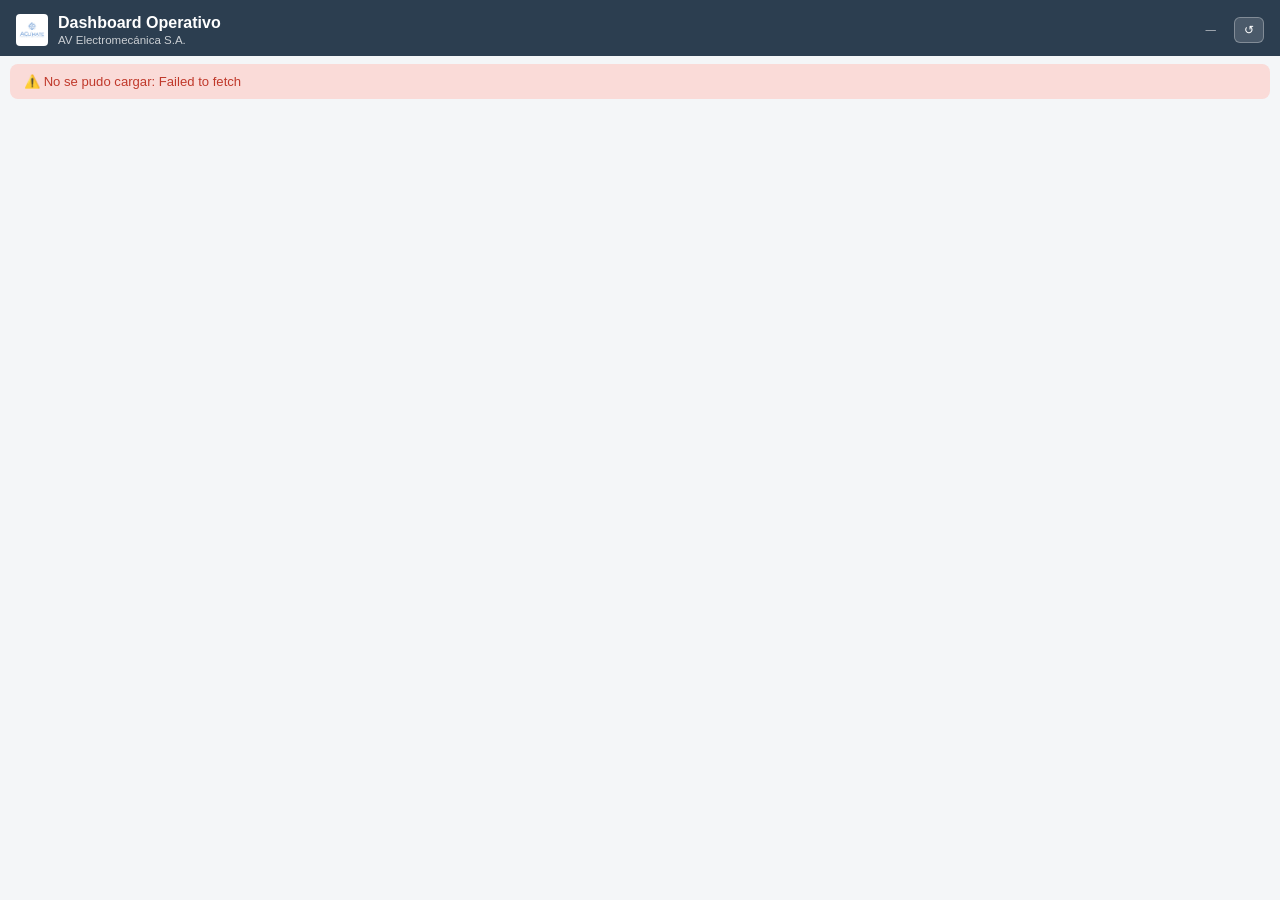
==== dashboard.html @ 991e8848 "Agregar dashboard operativo y mejorar inventario completo - dashboard.html: KPIs en tiempo real — OT" ====
<!DOCTYPE html>
<html lang="es">
<head>
  <meta charset="UTF-8">
  <meta name="viewport" content="width=device-width, initial-scale=1, maximum-scale=1">
  <title>Dashboard Operativo — AClímate</title>
  <link rel="stylesheet" href="aclimate.css">
  <style>
    body { background: #F4F6F8; }

    /* ── Header ── */
    .dash-header {
      background: #2C3E50;
      color: #fff;
      padding: 14px 16px 10px;
      display: flex;
      align-items: center;
      gap: 10px;
    }
    .dash-header img { height: 32px; border-radius: 4px; }
    .dash-header h1 { font-size: 1rem; font-weight: 800; margin: 0; }
    .dash-header p { font-size: .72rem; opacity: .75; margin: 2px 0 0; }
    .dash-ts {
      margin-left: auto;
      text-align: right;
      font-size: .65rem;
      opacity: .7;
      line-height: 1.4;
    }
    .btn-refresh {
      background: rgba(255,255,255,.15);
      border: 1px solid rgba(255,255,255,.3);
      color: #fff;
      border-radius: 6px;
      padding: 5px 9px;
      font-size: .75rem;
      cursor: pointer;
      margin-left: 8px;
      flex-shrink: 0;
    }

    /* ── Quick stats ── */
    .quick-stats {
      display: grid;
      grid-template-columns: repeat(4, 1fr);
      gap: 6px;
      padding: 10px 10px 4px;
    }
    .qs-card {
      background: #fff;
      border-radius: 10px;
      padding: 10px 6px;
      text-align: center;
      border-top: 3px solid var(--gris-borde);
    }
    .qs-card.alerta { border-top-color: var(--rojo); }
    .qs-card.ok     { border-top-color: #27AE60; }
    .qs-card.warn   { border-top-color: #E67E22; }
    .qs-card.info   { border-top-color: var(--azul); }
    .qs-num  { font-size: 1.6rem; font-weight: 900; line-height: 1; color: var(--texto); }
    .qs-lbl  { font-size: .6rem; color: var(--texto-sub); margin-top: 3px; line-height: 1.2; }

    /* ── Secciones ── */
    .seccion-dash {
      margin: 8px 10px 0;
      background: #fff;
      border-radius: 12px;
      overflow: hidden;
      border: 1px solid #E8ECF0;
    }
    .seccion-dash-titulo {
      padding: 10px 14px;
      font-size: .8rem;
      font-weight: 800;
      color: #fff;
      display: flex;
      align-items: center;
      gap: 6px;
    }
    .seccion-dash-titulo.azul    { background: #2980B9; }
    .seccion-dash-titulo.verde   { background: #27AE60; }
    .seccion-dash-titulo.naranja { background: #E67E22; }
    .seccion-dash-titulo.rojo    { background: #C0392B; }
    .seccion-dash-titulo.morado  { background: #8E44AD; }
    .seccion-dash-titulo.gris    { background: #566573; }
    .seccion-dash-body { padding: 10px 12px 12px; }

    /* ── KPI grid 2 cols ── */
    .kpi-grid {
      display: grid;
      grid-template-columns: 1fr 1fr;
      gap: 8px;
      margin-bottom: 8px;
    }
    .kpi-grid.cols3 { grid-template-columns: repeat(3, 1fr); }
    .kpi-box {
      background: #F8F9FA;
      border-radius: 8px;
      padding: 9px 10px;
      border: 1px solid #E8ECF0;
    }
    .kpi-box .kv { font-size: 1.4rem; font-weight: 900; color: var(--texto); }
    .kpi-box .kl { font-size: .68rem; color: var(--texto-sub); margin-top: 2px; }
    .kpi-box.verde  { border-left: 3px solid #27AE60; }
    .kpi-box.amari  { border-left: 3px solid #E67E22; }
    .kpi-box.rojo   { border-left: 3px solid var(--rojo); }
    .kpi-box.azul   { border-left: 3px solid var(--azul); }
    .kpi-box .kv.verde  { color: #27AE60; }
    .kpi-box .kv.amari  { color: #E67E22; }
    .kpi-box .kv.rojo   { color: var(--rojo); }
    .kpi-box .kv.azul   { color: var(--azul-dark); }

    /* ── OT list ── */
    .ot-mini {
      border: 1px solid #E8ECF0;
      border-radius: 7px;
      padding: 7px 10px;
      margin-bottom: 5px;
      font-size: .78rem;
      background: #FAFBFC;
    }
    .ot-mini .ot-id { font-weight: 700; font-family: monospace; color: var(--azul-dark); }
    .ot-mini .ot-cli { font-size: .72rem; color: var(--texto-sub); }
    .ot-mini .ot-tipo {
      display: inline-block;
      padding: 1px 6px;
      border-radius: 3px;
      font-size: .65rem;
      font-weight: 600;
      background: #EBF5FB;
      color: #1A5276;
      margin-left: 5px;
    }

    /* ── Form bar ── */
    .form-bar {
      display: flex;
      justify-content: space-between;
      align-items: center;
      padding: 5px 0;
      border-bottom: 1px solid #F0F2F4;
      font-size: .8rem;
    }
    .form-bar:last-child { border-bottom: none; }
    .form-bar .fb-name { font-weight: 600; }
    .form-bar .fb-count {
      background: var(--azul);
      color: #fff;
      border-radius: 12px;
      padding: 2px 9px;
      font-size: .72rem;
      font-weight: 700;
    }

    /* ── Control OT diff ── */
    .dif-item {
      font-size: .76rem;
      padding: 5px 8px;
      border-radius: 6px;
      background: #FEF9E7;
      border-left: 3px solid #E67E22;
      margin-bottom: 4px;
    }
    .dif-item .dif-ot { font-weight: 700; font-family: monospace; }

    /* ── Tipos OT ── */
    .tipo-row {
      display: flex;
      justify-content: space-between;
      padding: 4px 0;
      font-size: .8rem;
      border-bottom: 1px solid #F0F2F4;
    }
    .tipo-row:last-child { border-bottom: none; }

    /* ── Loading ── */
    .dash-loading {
      text-align: center;
      padding: 60px 20px;
      color: var(--texto-sub);
    }
    .dash-loading .spinner {
      width: 32px; height: 32px;
      border: 3px solid #E8ECF0;
      border-top-color: var(--azul);
      border-radius: 50%;
      animation: spin .8s linear infinite;
      margin: 0 auto 12px;
    }

    /* ── Footer ── */
    .dash-footer {
      padding: 20px 12px 32px;
      text-align: center;
    }
    .dash-footer a {
      display: inline-flex;
      align-items: center;
      gap: 6px;
      padding: 9px 18px;
      border-radius: 8px;
      text-decoration: none;
      font-size: .82rem;
      font-weight: 600;
      margin: 4px;
    }
    .a-inventario { background: #D5F5E3; color: #1A5E2A; border: 1.5px solid #27AE60; }
    .a-ots        { background: #FDEBD0; color: #7D4E00; border: 1.5px solid #E67E22; }
    .a-inicio     { background: #EBF5FB; color: #1A5276; border: 1.5px solid var(--azul); }

    @keyframes spin { to { transform: rotate(360deg); } }

    .error-banner {
      background: #FADBD8; color: #C0392B;
      padding: 10px 14px; margin: 8px 10px 0;
      border-radius: 8px; font-size: .82rem;
    }
  </style>
</head>
<body>

<!-- Header -->
<div class="dash-header">
  <img src="Aclimate_logo.jpg" alt="AClímate" onerror="this.style.display='none'">
  <div>
    <h1>Dashboard Operativo</h1>
    <p>AV Electromecánica S.A.</p>
  </div>
  <div class="dash-ts" id="dash-ts">—</div>
  <button class="btn-refresh" onclick="cargarDashboard()">↺</button>
</div>

<!-- Loading state -->
<div id="dash-loading" class="dash-loading">
  <div class="spinner"></div>
  <p>Cargando datos operativos...</p>
</div>

<!-- Error state -->
<div id="dash-error" class="error-banner" style="display:none"></div>

<!-- Content (hidden until loaded) -->
<div id="dash-content" style="display:none">

  <!-- Quick stats -->
  <div class="quick-stats" id="quick-stats"></div>

  <!-- Órdenes de Trabajo -->
  <div class="seccion-dash">
    <div class="seccion-dash-titulo azul">📋 Órdenes de Trabajo</div>
    <div class="seccion-dash-body">
      <div class="kpi-grid cols3" id="kpi-ots"></div>
      <div style="margin-bottom:6px;font-size:.75rem;font-weight:700;color:var(--texto-sub);text-transform:uppercase;letter-spacing:.5px;">Por tipo</div>
      <div id="tipos-ot"></div>
      <div style="margin-top:10px;margin-bottom:6px;font-size:.75rem;font-weight:700;color:var(--texto-sub);text-transform:uppercase;letter-spacing:.5px;">Abiertas actualmente</div>
      <div id="lista-ots-abiertas"></div>
    </div>
  </div>

  <!-- Inventario -->
  <div class="seccion-dash">
    <div class="seccion-dash-titulo verde">📦 Inventario</div>
    <div class="seccion-dash-body">
      <div class="kpi-grid" id="kpi-inv"></div>
      <div class="kpi-grid" id="kpi-inv2"></div>
    </div>
  </div>

  <!-- Movimientos (30 días) -->
  <div class="seccion-dash">
    <div class="seccion-dash-titulo gris">🔄 Movimientos — últimos 30 días</div>
    <div class="seccion-dash-body">
      <div class="kpi-grid" id="kpi-movs"></div>
    </div>
  </div>

  <!-- Control OT -->
  <div class="seccion-dash" id="seccion-control-ot">
    <div class="seccion-dash-titulo naranja">⚖️ Control por OT</div>
    <div class="seccion-dash-body" id="kpi-control-ot"></div>
  </div>

  <!-- Viáticos -->
  <div class="seccion-dash">
    <div class="seccion-dash-titulo morado">💳 Viáticos y Gastos</div>
    <div class="seccion-dash-body">
      <div class="kpi-grid" id="kpi-viat"></div>
    </div>
  </div>

  <!-- Incidencias -->
  <div class="seccion-dash">
    <div class="seccion-dash-titulo rojo">⚠️ Incidencias</div>
    <div class="seccion-dash-body">
      <div class="kpi-grid" id="kpi-inc"></div>
    </div>
  </div>

  <!-- Formularios -->
  <div class="seccion-dash">
    <div class="seccion-dash-titulo azul">📝 Formularios enviados</div>
    <div class="seccion-dash-body" id="kpi-forms"></div>
  </div>

  <!-- Footer links -->
  <div class="dash-footer">
    <a href="inventario.html" class="a-inventario">📦 Inventario</a>
    <a href="ot-manager.html" class="a-ots">📋 Gestor OTs</a>
    <a href="index.html" class="a-inicio">← Inicio</a>
  </div>

</div>

<script src="config.js"></script>
<script>

function fmt(n) {
  return Number(n || 0).toLocaleString('es-CR');
}

function kpiBox(valor, label, color = '') {
  return `<div class="kpi-box ${color}">
    <div class="kv ${color}">${valor}</div>
    <div class="kl">${label}</div>
  </div>`;
}

function renderDashboard(d) {
  document.getElementById('dash-ts').innerHTML = 'Actualizado<br>' + d.timestamp;

  // ── Quick stats ──
  const alertas = (d.inventario.sin_stock || 0);
  const warns   = (d.inventario.stock_bajo || 0) + (d.viaticos.sin_aprobacion || 0);
  const incids  = (d.incidencias.trabajo || 0) + (d.incidencias.camion || 0);
  document.getElementById('quick-stats').innerHTML = `
    <div class="qs-card info"><div class="qs-num">${d.ots.abiertas}</div><div class="qs-lbl">OTs abiertas</div></div>
    <div class="qs-card ${alertas > 50 ? 'alerta' : 'ok'}"><div class="qs-num">${alertas}</div><div class="qs-lbl">Sin stock</div></div>
    <div class="qs-card ${incids > 0 ? 'alerta' : 'ok'}"><div class="qs-num">${incids}</div><div class="qs-lbl">Incidencias</div></div>
    <div class="qs-card ${d.viaticos.sin_aprobacion > 0 ? 'warn' : 'ok'}"><div class="qs-num">${d.viaticos.sin_aprobacion}</div><div class="qs-lbl">Sin aprobación PM</div></div>`;

  // ── OTs ──
  document.getElementById('kpi-ots').innerHTML =
    kpiBox(d.ots.total,    'Total OTs',  'azul') +
    kpiBox(d.ots.abiertas, 'Abiertas',   d.ots.abiertas > 0 ? 'amari' : 'verde') +
    kpiBox(d.ots.cerradas, 'Cerradas',   'verde');

  const tiposHtml = Object.entries(d.ots.tipos || {})
    .sort((a,b) => b[1]-a[1])
    .map(([t, n]) => `<div class="tipo-row"><span>${t}</span><strong>${n}</strong></div>`)
    .join('') || '<div style="font-size:.8rem;color:var(--texto-sub);">Sin datos</div>';
  document.getElementById('tipos-ot').innerHTML = tiposHtml;

  const otsHtml = (d.ots.recientes || []).map(o =>
    `<div class="ot-mini">
      <span class="ot-id">${o.id}</span><span class="ot-tipo">${o.tipo}</span>
      <div class="ot-cli">${o.cliente}${o.tecnico ? ' · ' + o.tecnico : ''}</div>
    </div>`
  ).join('') || '<div style="font-size:.8rem;color:var(--texto-sub);padding:4px 0;">No hay OTs abiertas</div>';
  document.getElementById('lista-ots-abiertas').innerHTML = otsHtml;

  // ── Inventario ──
  document.getElementById('kpi-inv').innerHTML =
    kpiBox(fmt(d.inventario.total),     'Total ítems',  'azul') +
    kpiBox(d.inventario.con_stock,      'Con stock',    'verde');
  document.getElementById('kpi-inv2').innerHTML =
    kpiBox(d.inventario.stock_bajo,     'Stock bajo',   d.inventario.stock_bajo > 0 ? 'amari' : 'verde') +
    kpiBox(d.inventario.sin_stock,      'Sin stock',    d.inventario.sin_stock > 100 ? 'amari' : 'rojo') +
    (d.inventario.valor_estimado > 0
      ? `<div class="kpi-box azul" style="grid-column:span 2"><div class="kv azul">₡${fmt(d.inventario.valor_estimado)}</div><div class="kl">Valor estimado en bodega</div></div>`
      : '') ;

  // ── Movimientos ──
  document.getElementById('kpi-movs').innerHTML =
    kpiBox(d.movimientos.salidas_30d,     'Salidas (F01)',     'rojo') +
    kpiBox(d.movimientos.consumo_30d,     'Consumos (F03)',    'azul') +
    kpiBox(d.movimientos.devoluciones_30d,'Devoluciones (F04)','verde') +
    kpiBox(d.movimientos.compras_30d,     'Compras ingresadas','amari');

  // ── Control OT ──
  const ctrl = d.control_ot || {};
  let ctrlHtml = '';
  if (ctrl.ots_con_diferencia === 0) {
    ctrlHtml = `<div style="background:#D5F5E3;padding:9px 12px;border-radius:8px;font-size:.82rem;color:#1E8449;font-weight:600;">✓ Todas las OTs cuadran — F01 = F03 + F04</div>`;
  } else {
    ctrlHtml = `<div style="font-size:.8rem;color:var(--rojo);font-weight:700;margin-bottom:6px;">${ctrl.ots_con_diferencia} OT(s) con diferencia de inventario:</div>`;
    (ctrl.detalle || []).forEach(dif => {
      ctrlHtml += `<div class="dif-item">
        <span class="dif-ot">${dif.ot}</span>
        <span style="margin-left:8px;font-size:.72rem;">Salida: ${dif.salida} · Consumo: ${dif.consumo} · Devuelto: ${dif.devolucion} · <strong>Dif: ${dif.diferencia}</strong></span>
      </div>`;
    });
  }
  document.getElementById('kpi-control-ot').innerHTML = ctrlHtml;

  // ── Viáticos ──
  document.getElementById('kpi-viat').innerHTML =
    `<div class="kpi-box morado" style="border-left-color:#8E44AD;grid-column:span 2"><div class="kv" style="color:#8E44AD;">₡${fmt(d.viaticos.total_acumulado)}</div><div class="kl">Total gastado acumulado</div></div>` +
    kpiBox(d.viaticos.registros,      'Registros totales',   'azul') +
    kpiBox(d.viaticos.sin_aprobacion, 'Sin aprobación PM',   d.viaticos.sin_aprobacion > 0 ? 'rojo' : 'verde');

  // ── Incidencias ──
  document.getElementById('kpi-inc').innerHTML =
    kpiBox(d.incidencias.trabajo,              'Problemas en trabajo',  d.incidencias.trabajo > 0 ? 'rojo' : 'verde') +
    kpiBox(d.incidencias.camion,               'Incidentes camión',     d.incidencias.camion > 0 ? 'rojo' : 'verde') +
    kpiBox(d.incidencias.vobo_negativo,        'VoBo negativo (cliente)',d.incidencias.vobo_negativo > 0 ? 'amari' : 'verde') +
    kpiBox(d.incidencias.mantenimiento_pendiente,'Manto pendiente',      d.incidencias.mantenimiento_pendiente > 0 ? 'amari' : 'verde');

  // ── Formularios ──
  const formsHtml = Object.entries(d.formularios.detalle || {}).map(([n, c]) =>
    `<div class="form-bar"><span class="fb-name">${n}</span><span class="fb-count">${c}</span></div>`
  ).join('') +
  `<div style="padding-top:8px;font-size:.78rem;font-weight:700;color:var(--texto-sub);">Total enviados: <strong style="color:var(--texto)">${d.formularios.total}</strong></div>`;
  document.getElementById('kpi-forms').innerHTML = formsHtml;
}

async function cargarDashboard() {
  document.getElementById('dash-loading').style.display = 'block';
  document.getElementById('dash-content').style.display = 'none';
  document.getElementById('dash-error').style.display   = 'none';

  try {
    const resp = await fetch(CONFIG.GAS_URL + '?action=dashboard', { cache: 'no-store' });
    const json = await resp.json();
    if (json.status !== 'ok') throw new Error(json.message || 'Error del servidor');
    document.getElementById('dash-loading').style.display = 'none';
    document.getElementById('dash-content').style.display = 'block';
    renderDashboard(json.data);
  } catch(e) {
    document.getElementById('dash-loading').style.display = 'none';
    document.getElementById('dash-error').style.display   = 'block';
    document.getElementById('dash-error').textContent     = '⚠️ No se pudo cargar: ' + e.message;
  }
}

cargarDashboard();

// Auto-refresh cada 5 minutos
setInterval(cargarDashboard, 5 * 60 * 1000);

</script>
</body>
</html>
---- aclimate.css ----
/* AClímate — Estilos compartidos | Mobile-first */
:root {
  --azul:      #5B9EC9;
  --azul-dark: #2C3E50;
  --azul-light:#D6EAF8;
  --verde:     #27AE60;
  --rojo:      #E74C3C;
  --naranja:   #E67E22;
  --gris-bg:   #F4F6F8;
  --gris-borde:#CDD6E0;
  --texto:     #1A1A2E;
  --texto-sub: #555E6A;
  --radio:     10px;
  --sombra:    0 2px 8px rgba(0,0,0,.10);
}

* { box-sizing: border-box; margin: 0; padding: 0; }

html { font-size: 16px; }

body {
  font-family: Arial, Helvetica, sans-serif;
  background: var(--gris-bg);
  color: var(--texto);
  min-height: 100vh;
  padding-bottom: 90px; /* espacio para botón fijo */
}

/* ── HEADER ────────────────────────────────────────────────── */
.header {
  background: var(--azul-dark);
  color: #fff;
  padding: 12px 16px 10px;
  display: flex;
  align-items: center;
  gap: 10px;
  position: sticky;
  top: 0;
  z-index: 100;
  box-shadow: var(--sombra);
}
.header img { height: 36px; border-radius: 4px; }
.header-titles { flex: 1; min-width: 0; }
.header-titles h1 { font-size: 1rem; font-weight: 700; line-height: 1.2; }
.header-titles p  { font-size: .72rem; opacity: .75; margin-top: 1px; }
.badge-form {
  background: var(--azul);
  color: #fff;
  font-size: .75rem;
  font-weight: 700;
  padding: 3px 8px;
  border-radius: 12px;
  white-space: nowrap;
}

/* ── AUTOSAVE INDICATOR ─────────────────────────────────────── */
#autosave-bar {
  background: var(--azul-light);
  color: var(--azul-dark);
  font-size: .72rem;
  text-align: center;
  padding: 4px 8px;
  border-bottom: 1px solid var(--gris-borde);
  display: none;
}
#autosave-bar.show { display: block; }

/* ── SECCIONES ──────────────────────────────────────────────── */
.seccion {
  background: #fff;
  border-radius: var(--radio);
  margin: 12px 12px 0;
  padding: 14px 14px 10px;
  box-shadow: var(--sombra);
}
.seccion-titulo {
  font-size: .8rem;
  font-weight: 700;
  text-transform: uppercase;
  letter-spacing: .04em;
  color: var(--azul);
  border-bottom: 2px solid var(--azul-light);
  padding-bottom: 6px;
  margin-bottom: 12px;
}

/* ── CAMPOS ─────────────────────────────────────────────────── */
.campo {
  margin-bottom: 14px;
}
.campo label {
  display: block;
  font-size: .82rem;
  font-weight: 600;
  color: var(--azul-dark);
  margin-bottom: 5px;
}
.campo label .req { color: var(--rojo); margin-left: 2px; }

.campo input[type="text"],
.campo input[type="number"],
.campo input[type="date"],
.campo input[type="time"],
.campo select,
.campo textarea {
  width: 100%;
  padding: 11px 12px;
  border: 1.5px solid var(--gris-borde);
  border-radius: 8px;
  font-size: .95rem;
  font-family: inherit;
  color: var(--texto);
  background: #fff;
  appearance: none;
  -webkit-appearance: none;
  transition: border-color .15s;
}
.campo input:focus,
.campo select:focus,
.campo textarea:focus {
  outline: none;
  border-color: var(--azul);
  box-shadow: 0 0 0 3px rgba(91,158,201,.18);
}
.campo textarea { resize: vertical; min-height: 80px; }

.campo select {
  background-image: url("data:image/svg+xml,%3Csvg xmlns='http://www.w3.org/2000/svg' width='12' height='8' viewBox='0 0 12 8'%3E%3Cpath d='M1 1l5 5 5-5' stroke='%235B9EC9' stroke-width='2' fill='none' stroke-linecap='round'/%3E%3C/svg%3E");
  background-repeat: no-repeat;
  background-position: right 12px center;
  padding-right: 36px;
}

/* ── RADIO / CHECKBOX GROUPS ────────────────────────────────── */
.opciones {
  display: flex;
  flex-direction: column;
  gap: 6px;
}
.opcion-item {
  display: flex;
  align-items: center;
  gap: 9px;
  padding: 10px 12px;
  border: 1.5px solid var(--gris-borde);
  border-radius: 8px;
  cursor: pointer;
  transition: all .12s;
  background: #fff;
}
.opcion-item:has(input:checked) {
  border-color: var(--azul);
  background: var(--azul-light);
}
.opcion-item input[type="radio"],
.opcion-item input[type="checkbox"] {
  width: 18px;
  height: 18px;
  accent-color: var(--azul);
  cursor: pointer;
  flex-shrink: 0;
}
.opcion-item span { font-size: .9rem; }

/* ── FOTO / ARCHIVO ─────────────────────────────────────────── */
.foto-zona {
  border: 2px dashed var(--azul);
  border-radius: 10px;
  padding: 18px 12px;
  text-align: center;
  background: var(--azul-light);
  cursor: pointer;
  transition: background .15s;
  position: relative;
}
.foto-zona:hover { background: #C3DCF2; }
.foto-zona input[type="file"] {
  position: absolute; inset: 0; opacity: 0; cursor: pointer; width: 100%; height: 100%;
}
.foto-zona .icon { font-size: 2rem; line-height: 1; }
.foto-zona p { font-size: .82rem; color: var(--azul-dark); margin-top: 4px; }
.foto-zona .nombre-archivo {
  font-size: .78rem; color: var(--verde); margin-top: 6px; font-weight: 600;
}
.fotos-preview {
  display: flex;
  flex-wrap: wrap;
  gap: 8px;
  margin-top: 8px;
}
.fotos-preview img {
  width: 80px; height: 80px; object-fit: cover;
  border-radius: 6px; border: 2px solid var(--azul);
}

/* ── MULTI-ÍTEMS (F-01, F-03, F-04) ─────────────────────────── */
.items-wrapper {
  display: flex;
  flex-direction: column;
  gap: 10px;
}
.item-row {
  border: 1.5px solid var(--azul);
  border-radius: 10px;
  padding: 10px 10px 8px;
  background: var(--azul-light);
  position: relative;
}
.item-row-header {
  display: flex;
  align-items: center;
  justify-content: space-between;
  margin-bottom: 6px;
}
.item-num {
  font-size: .75rem;
  font-weight: 700;
  color: var(--azul-dark);
  background: var(--azul);
  color: #fff;
  padding: 1px 7px;
  border-radius: 10px;
}
.btn-rm-item {
  background: none;
  border: none;
  color: var(--rojo);
  font-size: 1.3rem;
  cursor: pointer;
  line-height: 1;
  padding: 2px 4px;
}

/* Autocomplete custom */
.autocomplete-wrap { position: relative; }
.autocomplete-input {
  width: 100%;
  padding: 11px 12px;
  border: 1.5px solid var(--gris-borde);
  border-radius: 8px;
  font-size: .9rem;
  font-family: inherit;
  background: #fff;
}
.autocomplete-input:focus {
  outline: none;
  border-color: var(--azul);
  box-shadow: 0 0 0 3px rgba(91,158,201,.18);
}
.autocomplete-dropdown {
  position: absolute;
  left: 0; right: 0; top: calc(100% + 3px);
  background: #fff;
  border: 1.5px solid var(--azul);
  border-radius: 8px;
  max-height: 220px;
  overflow-y: auto;
  z-index: 200;
  box-shadow: var(--sombra);
  display: none;
}
.autocomplete-dropdown.open { display: block; }
.ac-option {
  padding: 10px 12px;
  font-size: .85rem;
  cursor: pointer;
  border-bottom: 1px solid var(--gris-borde);
  line-height: 1.3;
}
.ac-option:last-child { border-bottom: none; }
.ac-option:hover, .ac-option.focused { background: var(--azul-light); }
.ac-option .ac-code { font-size: .72rem; color: var(--azul); font-weight: 700; }
.ac-option .ac-name { color: var(--texto); }
.ac-option .ac-cat  { font-size: .7rem; color: var(--texto-sub); }
.ac-selected {
  background: var(--verde);
  color: #fff;
  border-radius: 6px;
  padding: 4px 8px;
  font-size: .78rem;
  margin-top: 4px;
  display: none;
}
.ac-selected.show { display: inline-block; }

.item-qty-row {
  display: flex;
  align-items: center;
  gap: 8px;
  margin-top: 8px;
}
.item-qty-row label { font-size: .82rem; font-weight: 600; white-space: nowrap; flex-shrink: 0; }
.item-qty-row input {
  flex: 1;
  padding: 9px 10px;
  border: 1.5px solid var(--gris-borde);
  border-radius: 8px;
  font-size: .95rem;
  font-family: inherit;
}
.item-qty-row input:focus {
  outline: none; border-color: var(--azul);
}

.btn-add-item {
  display: flex;
  align-items: center;
  justify-content: center;
  gap: 6px;
  width: 100%;
  padding: 11px;
  background: #fff;
  border: 2px dashed var(--azul);
  border-radius: 10px;
  color: var(--azul);
  font-size: .9rem;
  font-weight: 600;
  cursor: pointer;
  margin-top: 6px;
  transition: background .12s;
}
.btn-add-item:hover { background: var(--azul-light); }

/* ── ESTADOS VISUALES ────────────────────────────────────────── */
.estado-ok     { color: var(--verde);   font-weight: 600; }
.estado-warn   { color: var(--naranja); font-weight: 600; }
.estado-error  { color: var(--rojo);    font-weight: 600; }

.campo.error > input,
.campo.error > select,
.campo.error > textarea,
.campo.error .foto-zona,
.campo.error .autocomplete-input {
  border-color: var(--rojo) !important;
}
.campo.error .campo-error-msg {
  display: block;
  color: var(--rojo);
  font-size: .75rem;
  margin-top: 4px;
}
.campo-error-msg { display: none; }

/* ── BOTÓN SUBMIT FIJO ───────────────────────────────────────── */
.submit-bar {
  position: fixed;
  bottom: 0; left: 0; right: 0;
  background: #fff;
  padding: 10px 16px 16px;
  box-shadow: 0 -3px 12px rgba(0,0,0,.12);
  z-index: 100;
}
.btn-submit {
  display: flex;
  align-items: center;
  justify-content: center;
  gap: 8px;
  width: 100%;
  padding: 15px;
  background: var(--azul-dark);
  color: #fff;
  border: none;
  border-radius: 12px;
  font-size: 1.05rem;
  font-weight: 700;
  cursor: pointer;
  transition: background .15s, transform .1s;
}
.btn-submit:hover  { background: #3d5166; }
.btn-submit:active { transform: scale(.98); }
.btn-submit:disabled { background: var(--gris-borde); cursor: not-allowed; }

/* ── TOAST NOTIFICACIONES ────────────────────────────────────── */
#toast {
  position: fixed;
  bottom: 80px; left: 50%; transform: translateX(-50%);
  background: var(--azul-dark);
  color: #fff;
  padding: 12px 22px;
  border-radius: 24px;
  font-size: .9rem;
  font-weight: 600;
  z-index: 300;
  opacity: 0;
  pointer-events: none;
  transition: opacity .25s, bottom .25s;
  max-width: 90vw;
  text-align: center;
}
#toast.show { opacity: 1; bottom: 90px; }
#toast.success { background: var(--verde); }
#toast.error   { background: var(--rojo); }
#toast.warn    { background: var(--naranja); }

/* ── OVERLAY CARGANDO ────────────────────────────────────────── */
#loading-overlay {
  display: none;
  position: fixed; inset: 0;
  background: rgba(0,0,0,.45);
  z-index: 500;
  align-items: center;
  justify-content: center;
  flex-direction: column;
  gap: 12px;
  color: #fff;
  font-size: .95rem;
}
#loading-overlay.show { display: flex; }
.spinner {
  width: 46px; height: 46px;
  border: 5px solid rgba(255,255,255,.3);
  border-top-color: #fff;
  border-radius: 50%;
  animation: spin .8s linear infinite;
}
@keyframes spin { to { transform: rotate(360deg); } }

/* ── PANTALLA ÉXITO ──────────────────────────────────────────── */
#success-screen {
  display: none;
  position: fixed; inset: 0;
  background: var(--verde);
  z-index: 600;
  align-items: center;
  justify-content: center;
  flex-direction: column;
  gap: 16px;
  color: #fff;
  text-align: center;
  padding: 24px;
}
#success-screen.show { display: flex; }
#success-screen .check { font-size: 4rem; }
#success-screen h2 { font-size: 1.5rem; }
#success-screen p  { font-size: .95rem; opacity: .9; max-width: 300px; }
.btn-nuevo {
  margin-top: 8px;
  padding: 13px 32px;
  background: rgba(255,255,255,.25);
  border: 2px solid #fff;
  border-radius: 12px;
  color: #fff;
  font-size: 1rem;
  font-weight: 700;
  cursor: pointer;
  transition: background .15s;
}
.btn-nuevo:hover { background: rgba(255,255,255,.35); }

/* ── INDEX PAGE ──────────────────────────────────────────────── */
.hero {
  background: linear-gradient(135deg, var(--azul-dark), #1A3550);
  color: #fff;
  padding: 24px 16px 20px;
  text-align: center;
}
.hero img { height: 54px; border-radius: 6px; margin-bottom: 10px; }
.hero h1 { font-size: 1.4rem; }
.hero p  { font-size: .85rem; opacity: .8; margin-top: 4px; }

.forms-grid {
  padding: 16px 12px;
  display: grid;
  grid-template-columns: 1fr 1fr;
  gap: 12px;
}
.form-card {
  background: #fff;
  border-radius: 14px;
  padding: 16px 12px 14px;
  text-decoration: none;
  color: var(--texto);
  box-shadow: var(--sombra);
  display: flex;
  flex-direction: column;
  align-items: center;
  gap: 6px;
  text-align: center;
  border: 2px solid transparent;
  transition: border-color .15s, transform .12s;
  -webkit-tap-highlight-color: transparent;
}
.form-card:hover  { border-color: var(--azul); }
.form-card:active { transform: scale(.97); }
.form-card .card-icon { font-size: 2.2rem; }
.form-card .card-badge {
  font-size: .72rem; font-weight: 700;
  background: var(--azul); color: #fff;
  padding: 2px 8px; border-radius: 10px;
}
.form-card h3 { font-size: .82rem; line-height: 1.3; }
.form-card p  { font-size: .72rem; color: var(--texto-sub); line-height: 1.3; }

/* ── UTILIDADES ──────────────────────────────────────────────── */
.mt-2 { margin-top: 8px; }
.txt-sub { font-size: .78rem; color: var(--texto-sub); }
.alerta-info {
  background: var(--azul-light);
  border-left: 4px solid var(--azul);
  padding: 10px 12px;
  border-radius: 0 8px 8px 0;
  font-size: .82rem;
  color: var(--azul-dark);
  margin-bottom: 10px;
}
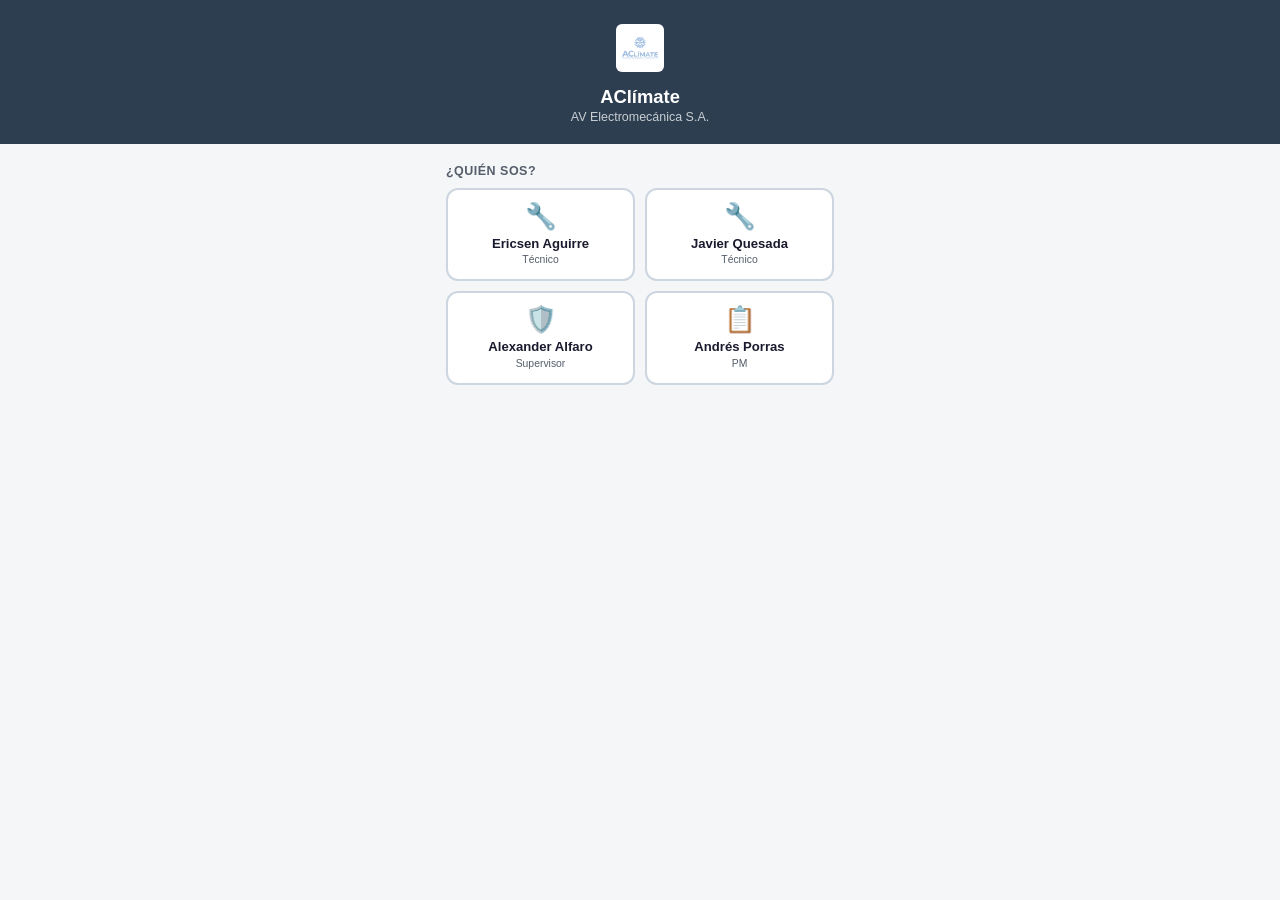
==== commit 526f8a82: "feat: autenticación por PIN — login con usuario + PIN de 4 dígitos - login.html: nueva pantalla de a" ====
--- a/dashboard.html
+++ b/dashboard.html
@@ -58,7 +58,8 @@
     .qs-card.warn   { border-top-color: #E67E22; }
     .qs-card.info   { border-top-color: var(--azul); }
     .qs-num  { font-size: 1.6rem; font-weight: 900; line-height: 1; color: var(--texto); }
-    .qs-lbl  { font-size: .6rem; color: var(--texto-sub); margin-top: 3px; line-height: 1.2; }
+    .qs-lbl  { font-size: .6rem; color: var(--texto-sub); margin-top: 3px; line-height: 1.2; font-weight: 700; text-transform: uppercase; letter-spacing: .3px; }
+    .qs-desc { font-size: .58rem; color: var(--texto-sub); margin-top: 2px; line-height: 1.25; opacity: .75; font-style: italic; }
 
     /* ── Secciones ── */
     .seccion-dash {
@@ -101,6 +102,7 @@
     }
     .kpi-box .kv { font-size: 1.4rem; font-weight: 900; color: var(--texto); }
     .kpi-box .kl { font-size: .68rem; color: var(--texto-sub); margin-top: 2px; }
+    .kpi-box .kd { font-size: .58rem; color: var(--texto-sub); margin-top: 3px; line-height: 1.3; opacity: .8; }
     .kpi-box.verde  { border-left: 3px solid #27AE60; }
     .kpi-box.amari  { border-left: 3px solid #E67E22; }
     .kpi-box.rojo   { border-left: 3px solid var(--rojo); }
@@ -204,9 +206,10 @@
       font-weight: 600;
       margin: 4px;
     }
-    .a-inventario { background: #D5F5E3; color: #1A5E2A; border: 1.5px solid #27AE60; }
-    .a-ots        { background: #FDEBD0; color: #7D4E00; border: 1.5px solid #E67E22; }
-    .a-inicio     { background: #EBF5FB; color: #1A5276; border: 1.5px solid var(--azul); }
+    .a-inventario  { background: #D5F5E3; color: #1A5E2A; border: 1.5px solid #27AE60; }
+    .a-ots         { background: #FDEBD0; color: #7D4E00; border: 1.5px solid #E67E22; }
+    .a-forms       { background: #F5EEF8; color: #4A235A; border: 1.5px solid #8E44AD; }
+    .a-inicio      { background: #EBF5FB; color: #1A5276; border: 1.5px solid var(--azul); }
 
     @keyframes spin { to { transform: rotate(360deg); } }
 
@@ -306,22 +309,26 @@
   <div class="dash-footer">
     <a href="inventario.html" class="a-inventario">📦 Inventario</a>
     <a href="ot-manager.html" class="a-ots">📋 Gestor OTs</a>
+    <a href="formularios.html" class="a-forms">📝 Formularios</a>
     <a href="index.html" class="a-inicio">← Inicio</a>
   </div>
 
 </div>
 
+<script src="auth.js"></script>
 <script src="config.js"></script>
 <script>
+checkAuth(); inyectarBadge();
 
 function fmt(n) {
   return Number(n || 0).toLocaleString('es-CR');
 }
 
-function kpiBox(valor, label, color = '') {
+function kpiBox(valor, label, color = '', desc = '') {
   return `<div class="kpi-box ${color}">
     <div class="kv ${color}">${valor}</div>
     <div class="kl">${label}</div>
+    ${desc ? `<div class="kd">${desc}</div>` : ''}
   </div>`;
 }
 
@@ -333,16 +340,16 @@
   const warns   = (d.inventario.stock_bajo || 0) + (d.viaticos.sin_aprobacion || 0);
   const incids  = (d.incidencias.trabajo || 0) + (d.incidencias.camion || 0);
   document.getElementById('quick-stats').innerHTML = `
-    <div class="qs-card info"><div class="qs-num">${d.ots.abiertas}</div><div class="qs-lbl">OTs abiertas</div></div>
-    <div class="qs-card ${alertas > 50 ? 'alerta' : 'ok'}"><div class="qs-num">${alertas}</div><div class="qs-lbl">Sin stock</div></div>
-    <div class="qs-card ${incids > 0 ? 'alerta' : 'ok'}"><div class="qs-num">${incids}</div><div class="qs-lbl">Incidencias</div></div>
-    <div class="qs-card ${d.viaticos.sin_aprobacion > 0 ? 'warn' : 'ok'}"><div class="qs-num">${d.viaticos.sin_aprobacion}</div><div class="qs-lbl">Sin aprobación PM</div></div>`;
+    <div class="qs-card info"><div class="qs-num">${d.ots.abiertas}</div><div class="qs-lbl">OTs abiertas</div><div class="qs-desc">En ejecución ahora</div></div>
+    <div class="qs-card ${alertas > 50 ? 'alerta' : 'ok'}"><div class="qs-num">${alertas}</div><div class="qs-lbl">Sin stock</div><div class="qs-desc">Ítems en cero en bodega</div></div>
+    <div class="qs-card ${incids > 0 ? 'alerta' : 'ok'}"><div class="qs-num">${incids}</div><div class="qs-lbl">Incidencias</div><div class="qs-desc">Problemas en trabajo + camión</div></div>
+    <div class="qs-card ${d.viaticos.sin_aprobacion > 0 ? 'warn' : 'ok'}"><div class="qs-num">${d.viaticos.sin_aprobacion}</div><div class="qs-lbl">Sin aprobación PM</div><div class="qs-desc">Gastos de F06 no autorizados</div></div>`;
 
   // ── OTs ──
   document.getElementById('kpi-ots').innerHTML =
-    kpiBox(d.ots.total,    'Total OTs',  'azul') +
-    kpiBox(d.ots.abiertas, 'Abiertas',   d.ots.abiertas > 0 ? 'amari' : 'verde') +
-    kpiBox(d.ots.cerradas, 'Cerradas',   'verde');
+    kpiBox(d.ots.total,    'Total OTs',  'azul',  'Historial completo') +
+    kpiBox(d.ots.abiertas, 'Abiertas',   d.ots.abiertas > 0 ? 'amari' : 'verde', 'En ejecución ahora') +
+    kpiBox(d.ots.cerradas, 'Cerradas',   'verde', 'Finalizadas');
 
   const tiposHtml = Object.entries(d.ots.tipos || {})
     .sort((a,b) => b[1]-a[1])
@@ -360,21 +367,21 @@
 
   // ── Inventario ──
   document.getElementById('kpi-inv').innerHTML =
-    kpiBox(fmt(d.inventario.total),     'Total ítems',  'azul') +
-    kpiBox(d.inventario.con_stock,      'Con stock',    'verde');
+    kpiBox(fmt(d.inventario.total),     'Total ítems',  'azul',  'Ítems en catálogo') +
+    kpiBox(d.inventario.con_stock,      'Con stock',    'verde', 'Existencia > 0');
   document.getElementById('kpi-inv2').innerHTML =
-    kpiBox(d.inventario.stock_bajo,     'Stock bajo',   d.inventario.stock_bajo > 0 ? 'amari' : 'verde') +
-    kpiBox(d.inventario.sin_stock,      'Sin stock',    d.inventario.sin_stock > 100 ? 'amari' : 'rojo') +
+    kpiBox(d.inventario.stock_bajo,     'Stock bajo',   d.inventario.stock_bajo > 0 ? 'amari' : 'verde', 'Bajo el mínimo') +
+    kpiBox(d.inventario.sin_stock,      'Sin stock',    d.inventario.sin_stock > 100 ? 'amari' : 'rojo', 'Existencia en cero') +
     (d.inventario.valor_estimado > 0
-      ? `<div class="kpi-box azul" style="grid-column:span 2"><div class="kv azul">₡${fmt(d.inventario.valor_estimado)}</div><div class="kl">Valor estimado en bodega</div></div>`
+      ? `<div class="kpi-box azul" style="grid-column:span 2"><div class="kv azul">₡${fmt(d.inventario.valor_estimado)}</div><div class="kl">Valor estimado en bodega</div><div class="kd">Existencia × costo unitario</div></div>`
       : '') ;
 
   // ── Movimientos ──
   document.getElementById('kpi-movs').innerHTML =
-    kpiBox(d.movimientos.salidas_30d,     'Salidas (F01)',     'rojo') +
-    kpiBox(d.movimientos.consumo_30d,     'Consumos (F03)',    'azul') +
-    kpiBox(d.movimientos.devoluciones_30d,'Devoluciones (F04)','verde') +
-    kpiBox(d.movimientos.compras_30d,     'Compras ingresadas','amari');
+    kpiBox(d.movimientos.salidas_30d,     'Salidas (F01)',     'rojo',  'Despachos de bodega') +
+    kpiBox(d.movimientos.consumo_30d,     'Consumos (F03)',    'azul',  'Usados en sitio') +
+    kpiBox(d.movimientos.devoluciones_30d,'Devoluciones (F04)','verde', 'Devueltos a bodega') +
+    kpiBox(d.movimientos.compras_30d,     'Compras ingresadas','amari', 'Ingresos registrados');
 
   // ── Control OT ──
   const ctrl = d.control_ot || {};
@@ -394,16 +401,16 @@
 
   // ── Viáticos ──
   document.getElementById('kpi-viat').innerHTML =
-    `<div class="kpi-box morado" style="border-left-color:#8E44AD;grid-column:span 2"><div class="kv" style="color:#8E44AD;">₡${fmt(d.viaticos.total_acumulado)}</div><div class="kl">Total gastado acumulado</div></div>` +
-    kpiBox(d.viaticos.registros,      'Registros totales',   'azul') +
-    kpiBox(d.viaticos.sin_aprobacion, 'Sin aprobación PM',   d.viaticos.sin_aprobacion > 0 ? 'rojo' : 'verde');
+    `<div class="kpi-box morado" style="border-left-color:#8E44AD;grid-column:span 2"><div class="kv" style="color:#8E44AD;">₡${fmt(d.viaticos.total_acumulado)}</div><div class="kl">Total gastado acumulado</div><div class="kd">Suma de todos los viáticos</div></div>` +
+    kpiBox(d.viaticos.registros,      'Registros totales',   'azul',  'F06 enviados por la cuadrilla') +
+    kpiBox(d.viaticos.sin_aprobacion, 'Sin aprobación PM',   d.viaticos.sin_aprobacion > 0 ? 'rojo' : 'verde', 'F06 marcados "No aprobado" — requieren revisión del PM');
 
   // ── Incidencias ──
   document.getElementById('kpi-inc').innerHTML =
-    kpiBox(d.incidencias.trabajo,              'Problemas en trabajo',  d.incidencias.trabajo > 0 ? 'rojo' : 'verde') +
-    kpiBox(d.incidencias.camion,               'Incidentes camión',     d.incidencias.camion > 0 ? 'rojo' : 'verde') +
-    kpiBox(d.incidencias.vobo_negativo,        'VoBo negativo (cliente)',d.incidencias.vobo_negativo > 0 ? 'amari' : 'verde') +
-    kpiBox(d.incidencias.mantenimiento_pendiente,'Manto pendiente',      d.incidencias.mantenimiento_pendiente > 0 ? 'amari' : 'verde');
+    kpiBox(d.incidencias.trabajo,               'Problemas en trabajo',  d.incidencias.trabajo > 0 ? 'rojo' : 'verde',   'Fallas reportadas por el técnico al cerrar OT (F03)') +
+    kpiBox(d.incidencias.camion,                'Incidentes camión',     d.incidencias.camion > 0 ? 'rojo' : 'verde',    'Accidentes o daños reportados al cierre de jornada (F05)') +
+    kpiBox(d.incidencias.vobo_negativo,         'VoBo negativo',         d.incidencias.vobo_negativo > 0 ? 'amari' : 'verde', 'OTs donde el cliente no aprobó el trabajo realizado (F03)') +
+    kpiBox(d.incidencias.mantenimiento_pendiente,'Manto pendiente',      d.incidencias.mantenimiento_pendiente > 0 ? 'amari' : 'verde', 'F05 que señalan revisión mecánica pendiente del camión');
 
   // ── Formularios ──
   const formsHtml = Object.entries(d.formularios.detalle || {}).map(([n, c]) =>
